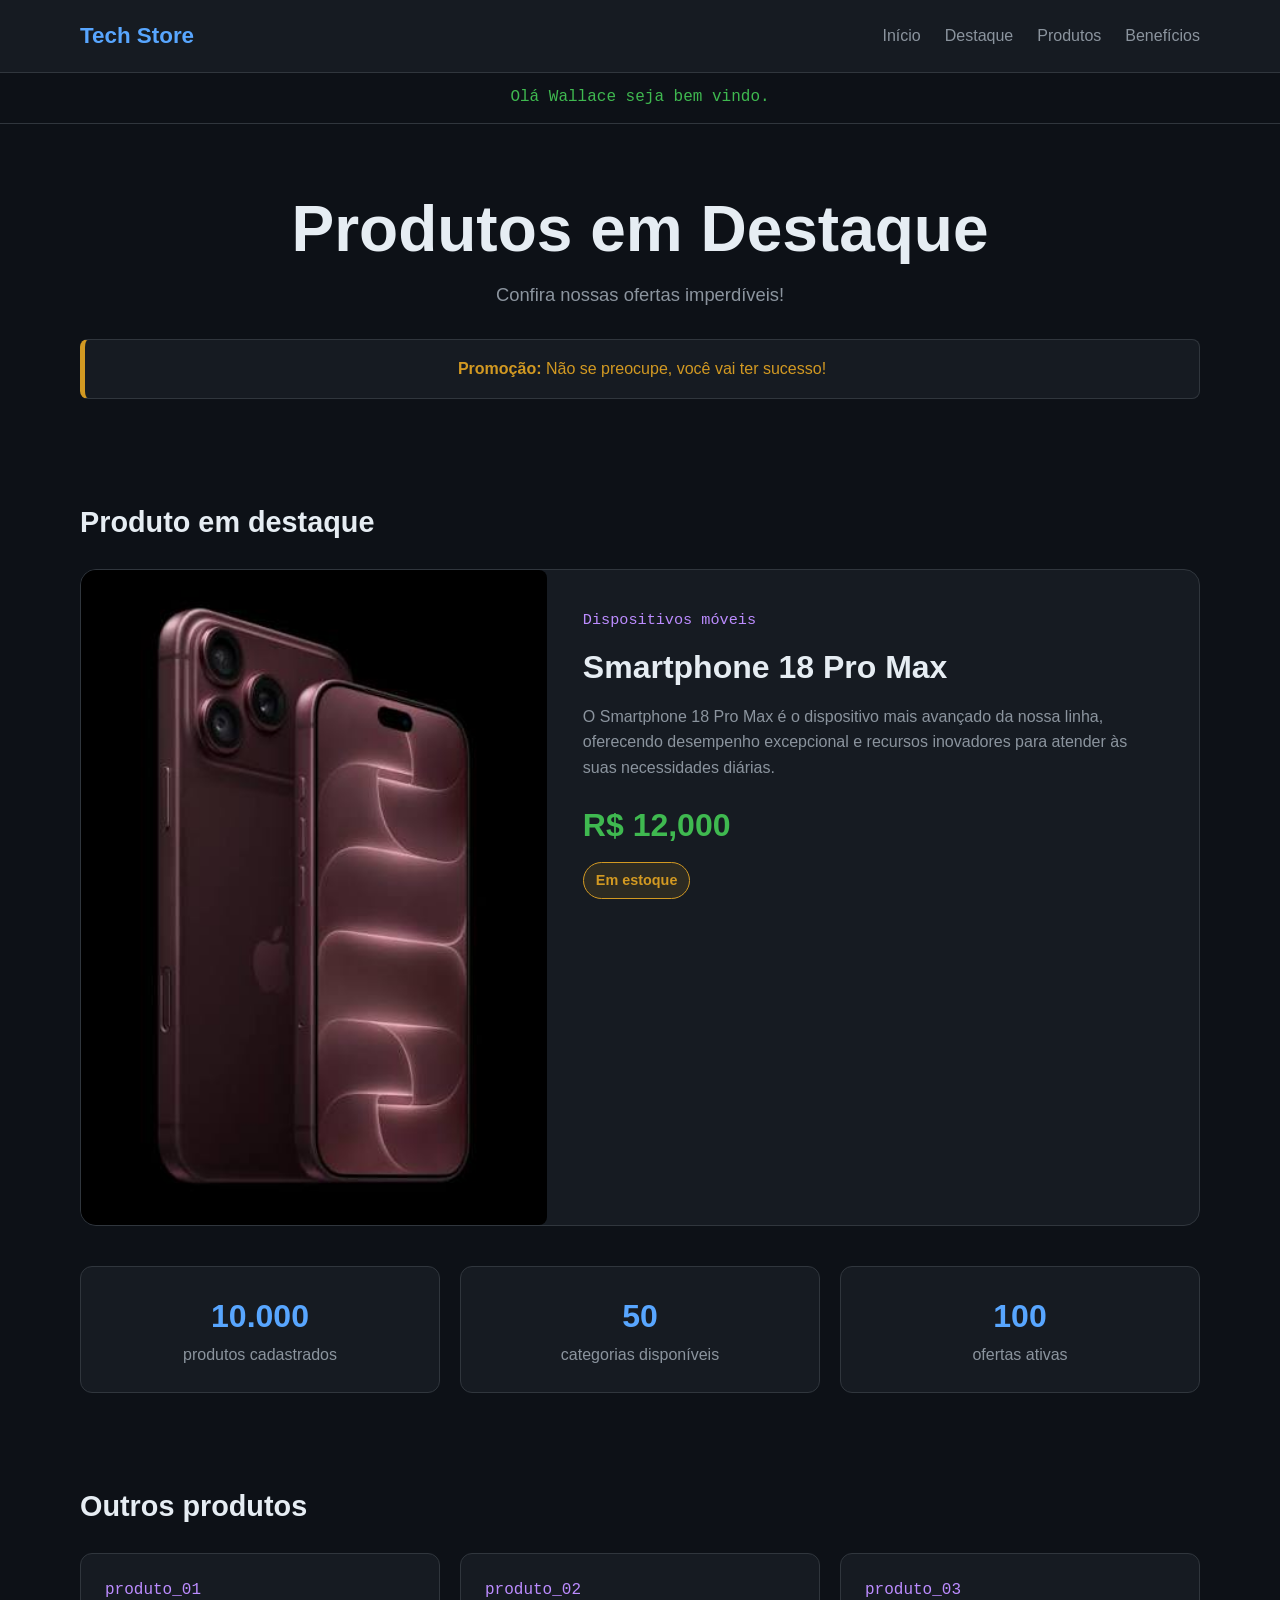
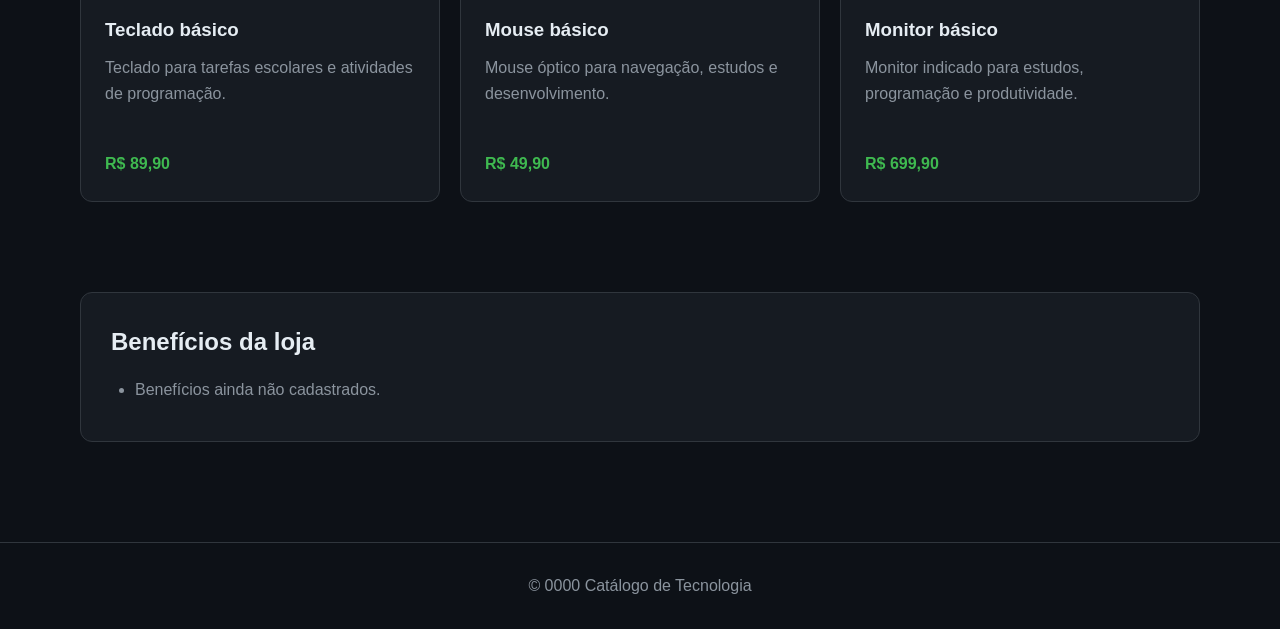
==== atividade DON/index.html @ df9a6027 "style: alterações no titulo página, em produtos, estoque e iformações adicionais de produto e descri" ====
<!DOCTYPE html>
<html lang="pt-BR">
<head>
  <meta charset="UTF-8">
  <meta
    name="viewport"
    content="width=device-width, initial-scale=1.0"
  >

  <title>Catálogo de Tecnologia</title>

  <style>
    :root {
      --fundo: #0d1117;
      --painel: #161b22;
      --painel-claro: #21262d;
      --borda: #30363d;
      --texto: #e6edf3;
      --texto-secundario: #8b949e;
      --azul: #58a6ff;
      --verde: #3fb950;
      --amarelo: #d29922;
      --roxo: #bc8cff;
      --vermelho: #ff7b72;
    }

    * {
      box-sizing: border-box;
      margin: 0;
      padding: 0;
    }

    body {
      min-height: 100vh;
      background-color: var(--fundo);
      color: var(--texto);
      font-family: Arial, Helvetica, sans-serif;
      line-height: 1.6;
    }

    a {
      color: inherit;
      text-decoration: none;
    }

    .container {
      width: min(1120px, 90%);
      margin: 0 auto;
    }

    .cabecalho {
      border-bottom: 1px solid var(--borda);
      background-color: var(--painel);
    }

    .cabecalho-conteudo {
      min-height: 72px;
      display: flex;
      align-items: center;
      justify-content: space-between;
      gap: 30px;
    }

    .logo {
      color: var(--azul);
      font-size: 1.4rem;
      font-weight: bold;
    }

    .menu {
      display: flex;
      gap: 24px;
      list-style: none;
      color: var(--texto-secundario);
    }

    .menu a:hover {
      color: var(--texto);
    }

    .boas-vindas {
      padding: 12px 0;
      color: var(--verde);
      font-family: Consolas, monospace;
      text-align: center;
      border-bottom: 1px solid var(--borda);
    }

    .hero {
      padding: 70px 0;
      text-align: center;
    }

    .hero h1 {
      margin-bottom: 16px;
      color: var(--texto);
      font-size: clamp(2rem, 5vw, 4rem);
      line-height: 1.1;
    }

    .hero p {
      max-width: 700px;
      margin: 0 auto;
      color: var(--texto-secundario);
      font-size: 1.15rem;
    }

    .aviso {
      margin-top: 30px;
      padding: 16px 20px;
      color: var(--amarelo);
      background-color: var(--painel);
      border: 1px solid var(--borda);
      border-left: 5px solid var(--amarelo);
      border-radius: 8px;
    }

    .secao {
      padding: 30px 0 60px;
    }

    .titulo-secao {
      margin-bottom: 24px;
      font-size: 1.8rem;
    }

    .produto-destaque {
      display: grid;
      grid-template-columns: 1fr 1.4fr;
      overflow: hidden;
      background-color: var(--painel);
      border: 1px solid var(--borda);
      border-radius: 16px;
    }

    .produto-imagem {
      min-height: 340px;
      display: flex;
      align-items: center;
      justify-content: center;
      background: var(--painel-claro);
      color: var(--azul);
      font-size: 7rem;
    }

    .produto-conteudo {
      padding: 36px;
    }

    .categoria {
      color: var(--roxo);
      font-family: Consolas, monospace;
      font-size: 0.95rem;
    }

    .produto-conteudo h2 {
      margin: 10px 0;
      font-size: 2rem;
    }

    .produto-conteudo p {
      margin-bottom: 20px;
      color: var(--texto-secundario);
    }

    .preco {
      display: block;
      margin-bottom: 10px;
      color: var(--verde);
      font-size: 2rem;
      font-weight: bold;
    }

    .estoque {
      display: inline-block;
      padding: 6px 12px;
      color: var(--amarelo);
      background-color: rgba(210, 153, 34, 0.12);
      border: 1px solid var(--amarelo);
      border-radius: 20px;
      font-size: 0.9rem;
    }

    .estatisticas {
      display: grid;
      grid-template-columns: repeat(3, 1fr);
      gap: 20px;
      margin-top: 40px;
    }

    .estatistica {
      padding: 24px;
      text-align: center;
      background-color: var(--painel);
      border: 1px solid var(--borda);
      border-radius: 12px;
    }

    .estatistica strong {
      display: block;
      color: var(--azul);
      font-size: 2rem;
    }

    .estatistica span {
      color: var(--texto-secundario);
    }

    .produtos {
      display: grid;
      grid-template-columns: repeat(3, 1fr);
      gap: 20px;
    }

    .produto {
      padding: 24px;
      background-color: var(--painel);
      border: 1px solid var(--borda);
      border-radius: 12px;
    }

    .produto-codigo {
      display: block;
      margin-bottom: 12px;
      color: var(--roxo);
      font-family: Consolas, monospace;
    }

    .produto h3 {
      margin-bottom: 10px;
    }

    .produto p {
      min-height: 78px;
      color: var(--texto-secundario);
    }

    .produto-valor {
      display: block;
      margin-top: 18px;
      color: var(--verde);
      font-weight: bold;
    }

    .beneficios {
      padding: 30px;
      background-color: var(--painel);
      border: 1px solid var(--borda);
      border-radius: 12px;
    }

    .beneficios ul {
      margin-top: 16px;
      padding-left: 24px;
      color: var(--texto-secundario);
    }

    .beneficios li {
      margin-bottom: 8px;
    }

    .rodape {
      margin-top: 40px;
      padding: 30px 0;
      color: var(--texto-secundario);
      text-align: center;
      border-top: 1px solid var(--borda);
    }

    @media (max-width: 800px) {
      .cabecalho-conteudo {
        padding: 18px 0;
        flex-direction: column;
      }

      .produto-destaque {
        grid-template-columns: 1fr;
      }

      .produto-imagem {
        min-height: 220px;
      }

      .estatisticas,
      .produtos {
        grid-template-columns: 1fr;
      }
    }
  </style>

  <script src="arquivo.js" defer></script>
</head>

<body>
  <header class="cabecalho">
    <div class="container cabecalho-conteudo">
      <a href="#" class="logo" id="nome-loja">
        CodeStore
      </a>

      <nav aria-label="Navegação principal">
        <ul class="menu">
          <li><a href="#inicio">Início</a></li>
          <li><a href="#destaque">Destaque</a></li>
          <li><a href="#produtos">Produtos</a></li>
          <li><a href="#beneficios">Benefícios</a></li>
        </ul>
      </nav>
    </div>
  </header>

  <p class="boas-vindas" id="mensagem_boas_vindas">
    Visitante conectado ao catálogo.
  </p>

  <main>
    <section class="hero" id="inicio">
      <div class="container">
        <h1 id="titulo-principal">
          Catálogo de produtos
        </h1>

        <p id="subtitulo-principal">
          Produtos para estudantes e profissionais de tecnologia.
        </p>

        <div class="aviso" id="aviso-promocao">
          Nenhuma promoção disponível no momento.
        </div>
      </div>
    </section>

    <section class="secao" id="destaque">
      <div class="container">
        <h2 class="titulo-secao" id="titulo-destaque">
          Produto em destaque
        </h2>

        <article class="produto-destaque">
          <div class="produto-imagem" aria-hidden="true">
            &lt;/&gt;
          </div>

          <div class="produto-conteudo">
            <span class="categoria" id="categoria-destaque">
              Categoria não informada
            </span>

            <h2 id="nome-produto-destaque">
              Produto sem nome
            </h2>

            <p id="descricao-produto-destaque">
              A descrição do produto ainda não foi cadastrada.
            </p>

            <span class="preco" id="preco-produto-destaque">
              R$ 0,00
            </span>

            <span class="estoque" id="status-estoque">
              Estoque não consultado
            </span>
          </div>
        </article>

        <div class="estatisticas">
          <article class="estatistica">
            <strong id="total-produtos">0</strong>
            <span>produtos cadastrados</span>
          </article>

          <article class="estatistica">
            <strong id="total-categorias">0</strong>
            <span>categorias disponíveis</span>
          </article>

          <article class="estatistica">
            <strong id="total-ofertas">0</strong>
            <span>ofertas ativas</span>
          </article>
        </div>
      </div>
    </section>

    <section class="secao" id="produtos">
      <div class="container">
        <h2 class="titulo-secao">Outros produtos</h2>

        <div class="produtos">
          <article class="produto">
            <span class="produto-codigo">produto_01</span>
            <h3 id="nome-produto-01">Teclado básico</h3>
            <p>
              Teclado para tarefas escolares e atividades de programação.
            </p>
            <span class="produto-valor">R$ 89,90</span>
          </article>

          <article class="produto">
            <span class="produto-codigo">produto_02</span>
            <h3 id="nome-produto-02">Mouse básico</h3>
            <p>
              Mouse óptico para navegação, estudos e desenvolvimento.
            </p>
            <span class="produto-valor">R$ 49,90</span>
          </article>

          <article class="produto">
            <span class="produto-codigo">produto_03</span>
            <h3 id="nome-produto-03">Monitor básico</h3>
            <p>
              Monitor indicado para estudos, programação e produtividade.
            </p>
            <span class="produto-valor">R$ 699,90</span>
          </article>
        </div>
      </div>
    </section>

    <section class="secao" id="beneficios">
      <div class="container">
        <div class="beneficios">
          <h2 id="titulo-beneficios">
            Benefícios da loja
          </h2>

          <ul id="lista-beneficios">
            <li>Benefícios ainda não cadastrados.</li>
          </ul>
        </div>
      </div>
    </section>
  </main>

  <footer class="rodape">
    <div class="container">
      <p>
        &copy; <span id="ano-atual">0000</span>
        <span id="texto-rodape">Catálogo de Tecnologia</span>
      </p>
    </div>
  </footer>
</body>
</html>
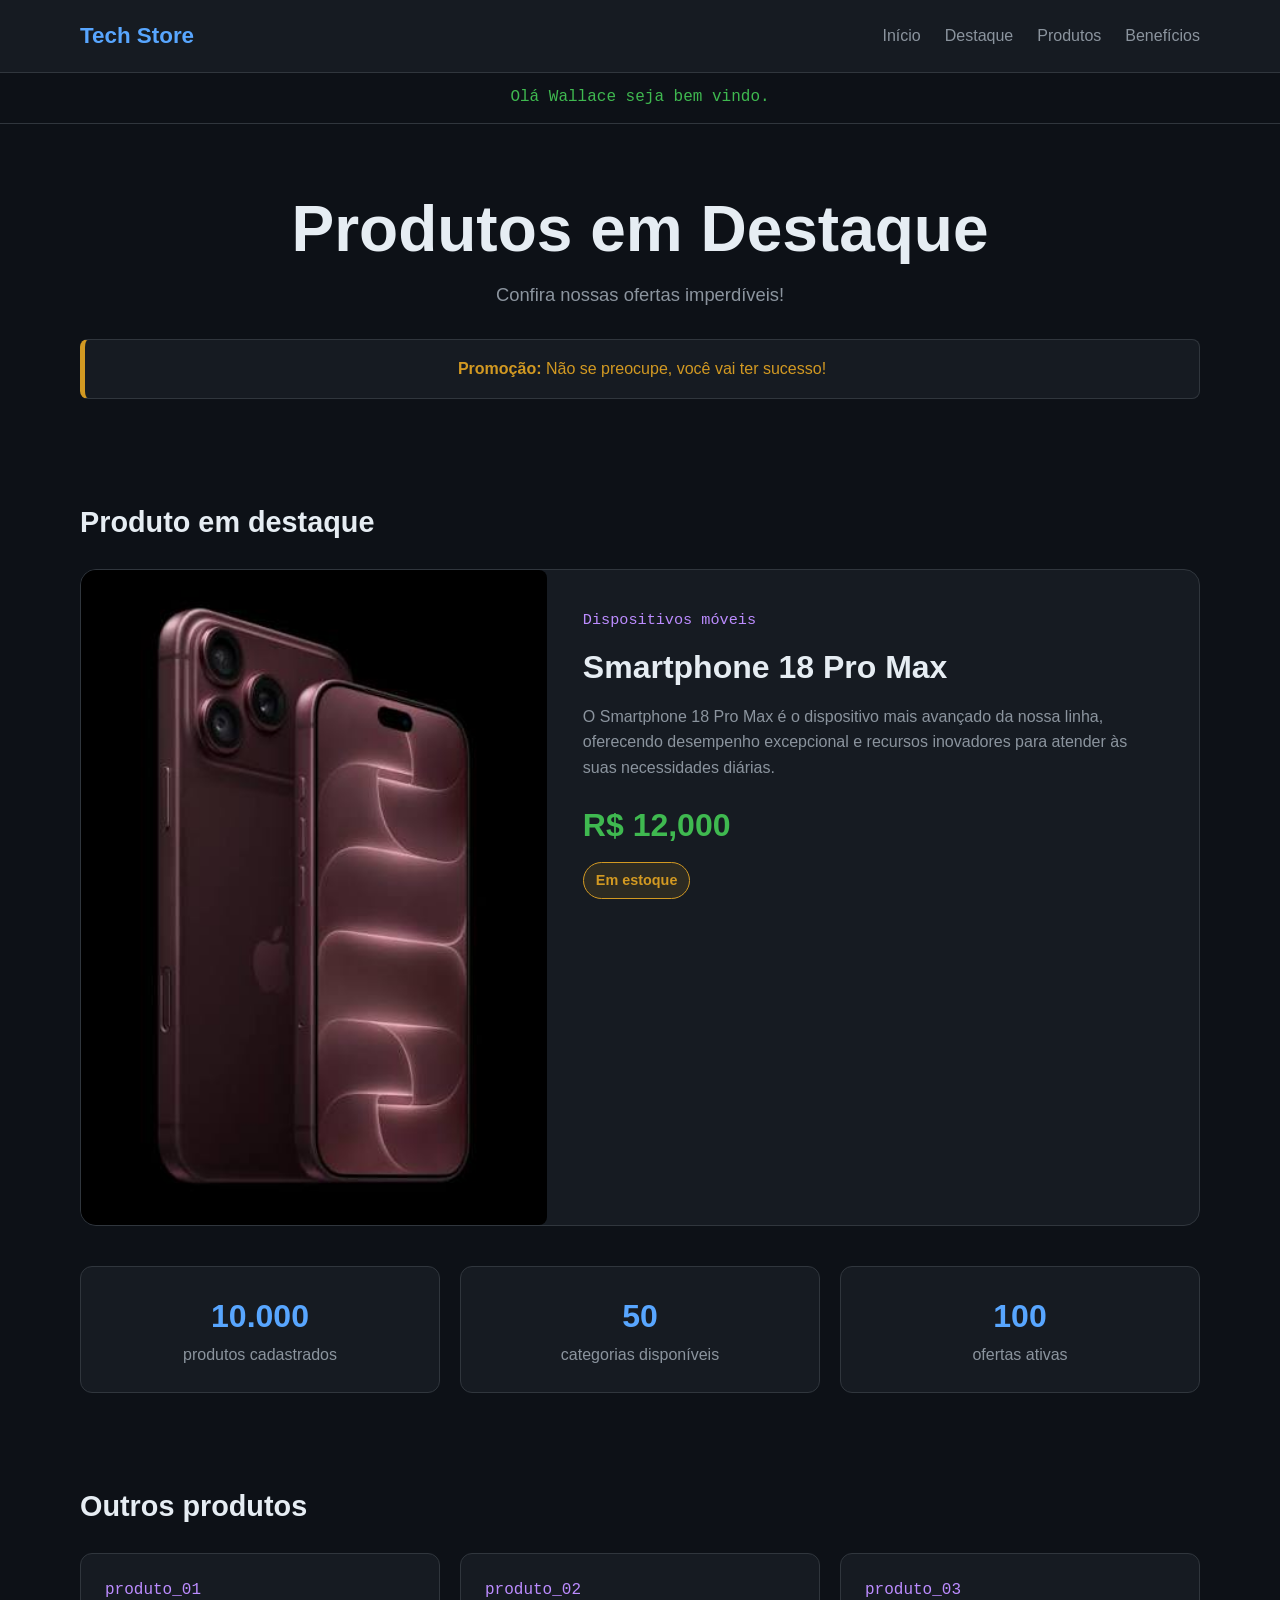
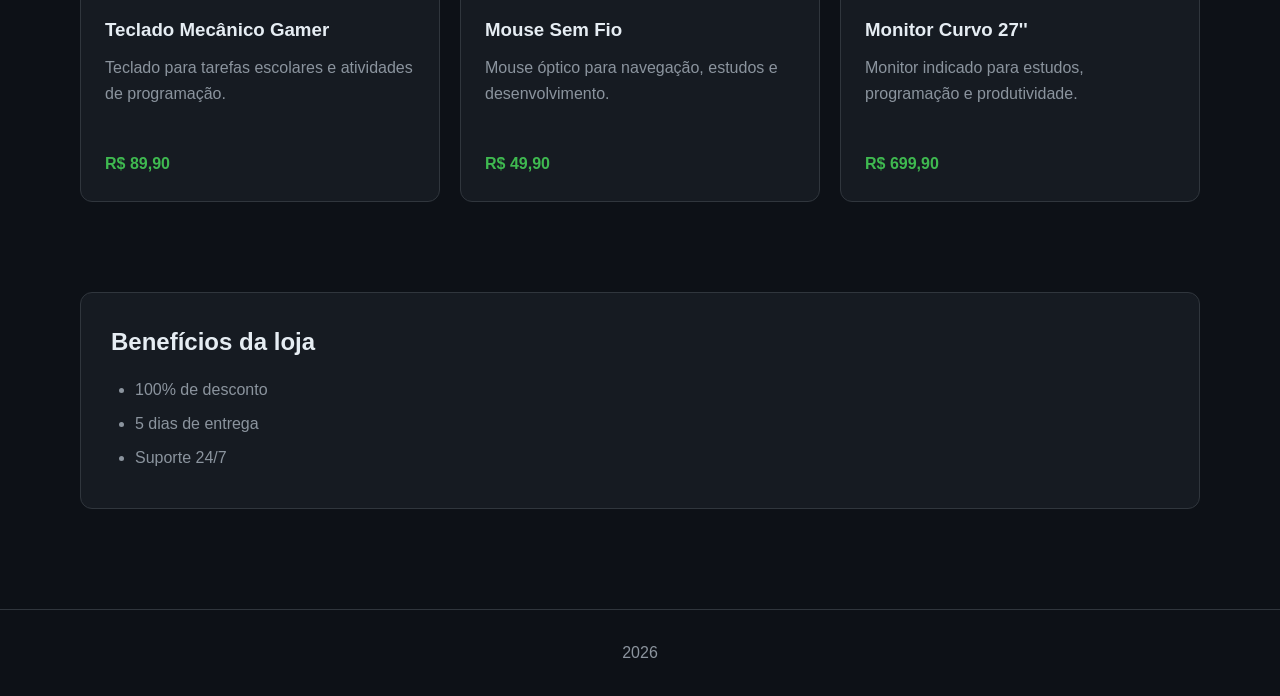
==== commit f8e07bf6: "Atividade de fronte manipulação de DOM" ====
--- a/atividade DON/index.html
+++ b/atividade DON/index.html
@@ -286,6 +286,22 @@
         grid-template-columns: 1fr;
       }
     }
+            button {
+            padding: 10px 20px;
+            font-size: 16px;
+            cursor: pointer;
+            border-radius: 5px;
+            
+            padding: 10px 20px;
+        }
+        #botao-link {
+            background-color: #007BFF;
+            color: white;
+            border: none;
+        }
+        #botao-link:hover {
+            background-color: #0056b3;
+        }
   </style>
 
   <script src="arquivo.js" defer></script>
@@ -440,6 +456,7 @@
         <span id="texto-rodape">Catálogo de Tecnologia</span>
       </p>
     </div>
+     <button id="botao-link">Link</button>
   </footer>
 </body>
 </html>
